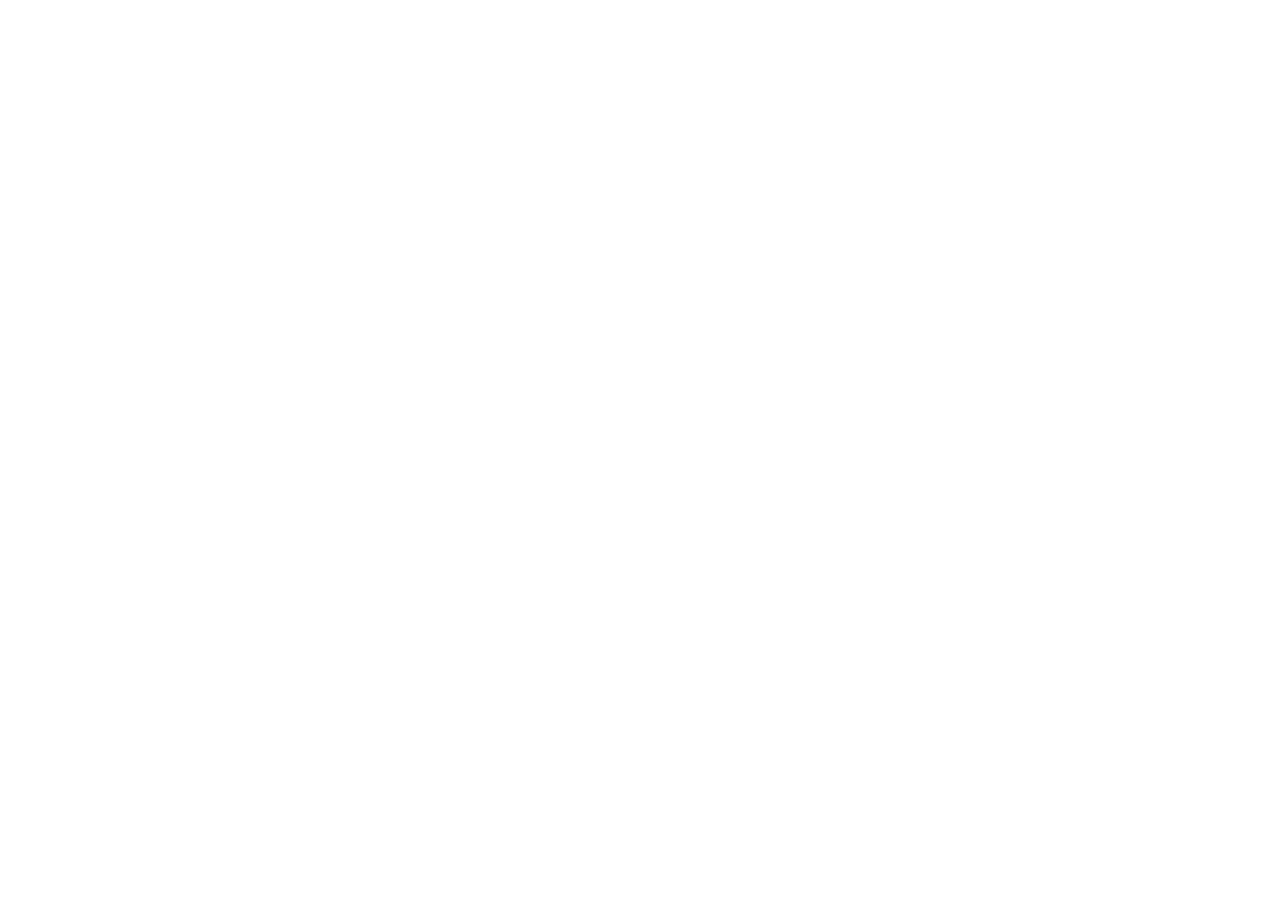
==== index.html @ d1e01c7d "We have begun" ====
<!DOCTYPE html>
<html lang="en">
<head>
    <meta charset="UTF-8">
    <meta name="viewport" content="width=device-width, initial-scale=1.0">
    <meta http-equiv="X-UA-Compatible" content="ie=edge">
    <title>Document</title>
</head>
<body>
    
</body>
</html>
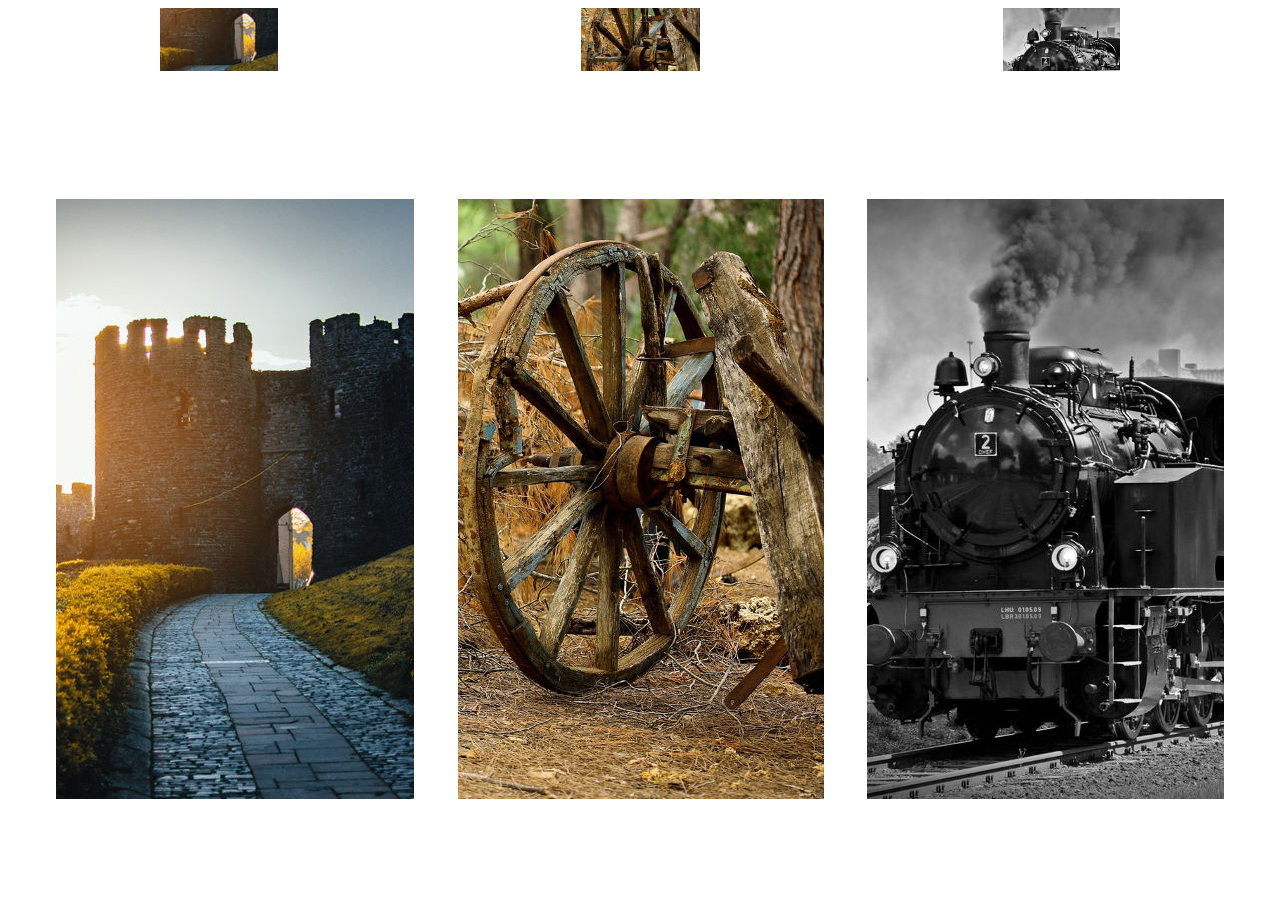
==== commit c6304c46: "There are pictures now wahoo!!" ====
--- a/index.html
+++ b/index.html
@@ -5,8 +5,18 @@
     <meta name="viewport" content="width=device-width, initial-scale=1.0">
     <meta http-equiv="X-UA-Compatible" content="ie=edge">
     <title>Document</title>
+    <link rel="stylesheet" type="text/css" href="style.css">
 </head>
 <body>
-    
+    <header class="main-header">
+        <img src="images/test_img/castle_button.jpeg" alt="Cool Castle">
+        <img src="images/test_img/plow_button.jpeg" alt="Niffty Plow">
+        <img src="images/test_img/steam_engine_button.jpeg" alt="Steam hot engine">
+    </header>
+    <div class="picture-container">
+        <img src="images/test_img/castle.jpeg" alt="cool castle">
+        <img src="images/test_img/plow.jpeg" alt="Plow">
+        <img src="images/test_img/steam_engine.jpeg" alt="steam engine">
+    </div>
 </body>
 </html>--- a/style.css
+++ b/style.css
@@ -0,0 +1,20 @@
+.main-header {
+    display: flex;
+    justify-content: space-around;
+}
+
+.main-header img {
+    max-height: 7vh;
+}
+
+.picture-container {
+    margin: 10vw 2vw 2vw 2vw;
+    display: flex;
+    justify-content: space-around;
+    align-content: center;
+}
+
+.picture-container img {
+    max-width: 30vw;
+
+}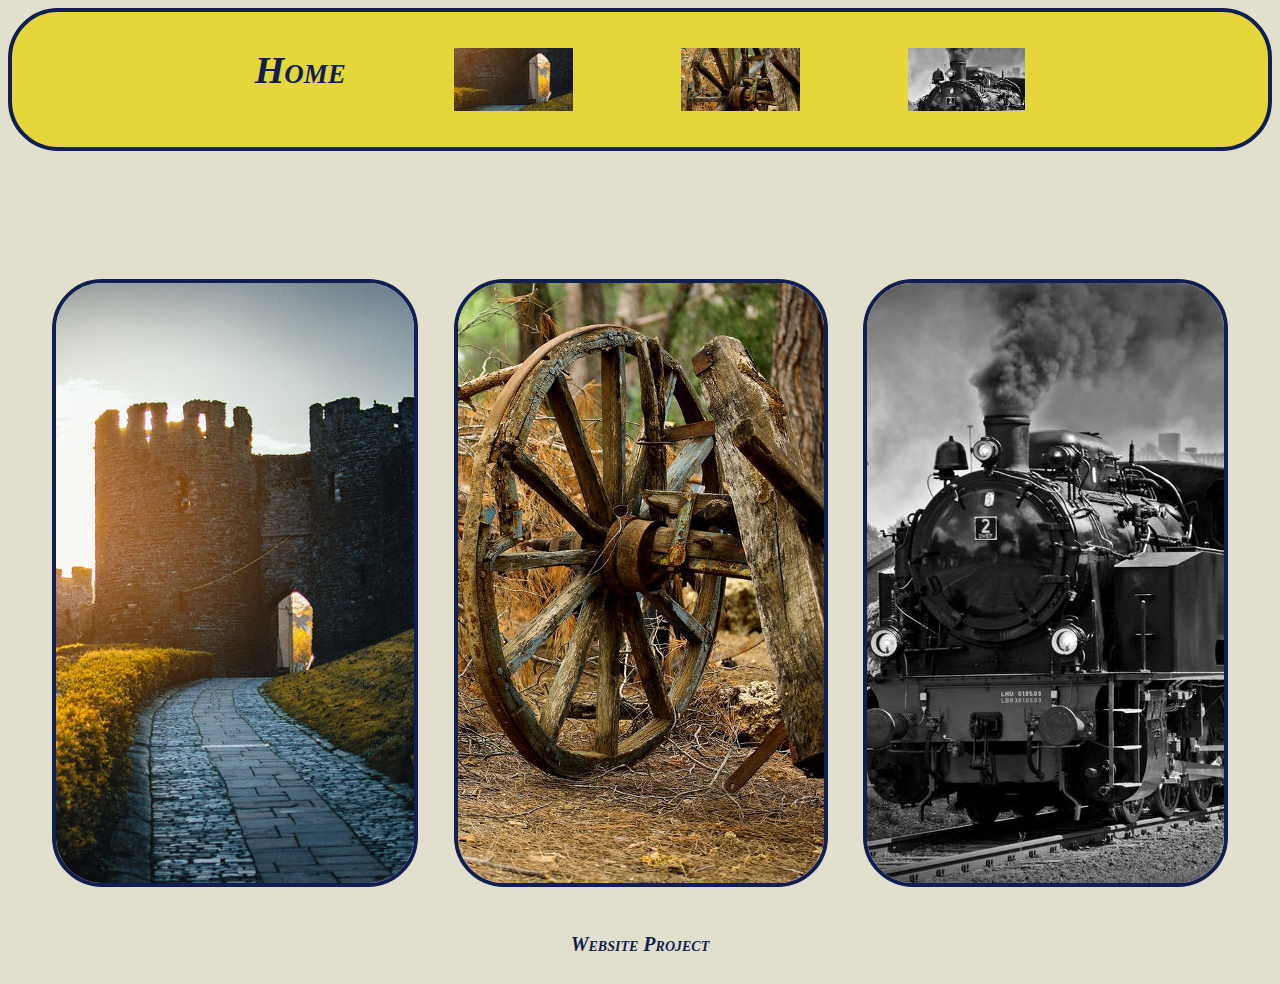
==== commit 8caa94ae: "Added some more style, home link and footer, all is subject to change." ====
--- a/index.html
+++ b/index.html
@@ -1,22 +1,47 @@
 <!DOCTYPE html>
 <html lang="en">
 <head>
+    
     <meta charset="UTF-8">
     <meta name="viewport" content="width=device-width, initial-scale=1.0">
     <meta http-equiv="X-UA-Compatible" content="ie=edge">
     <title>Document</title>
     <link rel="stylesheet" type="text/css" href="style.css">
+    
 </head>
+    
 <body>
-    <header class="main-header">
-        <img src="images/test_img/castle_button.jpeg" alt="Cool Castle">
-        <img src="images/test_img/plow_button.jpeg" alt="Niffty Plow">
-        <img src="images/test_img/steam_engine_button.jpeg" alt="Steam hot engine">
-    </header>
+    <div class="header-bar">
+        <br>
+        <br>
+        <header class="main-header"> 
+            <div class="space-maker"></div>
+            <a class="home-link" href="index.html">Home</a>
+            <img src="images/test_img/castle_button.jpeg" alt="Cool Castle">
+            <img src="images/test_img/plow_button.jpeg" alt="Niffty Plow">
+            <img src="images/test_img/steam_engine_button.jpeg" alt="Steam hot engine">
+            <div class="space-maker"></div>
+        </header>
+        <br>
+        <br>
+    </div>
+    
     <div class="picture-container">
-        <img src="images/test_img/castle.jpeg" alt="cool castle">
-        <img src="images/test_img/plow.jpeg" alt="Plow">
-        <img src="images/test_img/steam_engine.jpeg" alt="steam engine">
+        <img class="index-image" src="images/test_img/castle.jpeg" alt="cool castle">
+        <img class="index-image" src="images/test_img/plow.jpeg" alt="Plow">
+        <img class="index-image" src="images/test_img/steam_engine.jpeg" alt="steam engine">
     </div>
+    
 </body>
+
+    
+<footer>
+    <div class="footer-bar">
+        <br>
+        <br>
+        <p>Website Project</p>
+        <br>
+        <br>
+    </div>
+</footer>
 </html>--- a/style.css
+++ b/style.css
@@ -5,6 +5,33 @@
 
 .main-header img {
     max-height: 7vh;
+}
+
+.header-bar {
+    background-color: #e5d63b;
+    border: solid;
+    border-color: #101e51;
+    border-width: 4px;
+    border-radius: 50px;
+}
+
+.home-link {
+    text-decoration: none;
+    color: #101e51;
+    font-family: Perpetua; 
+    font-size: 38px; 
+    font-style: italic; 
+    font-variant: small-caps; 
+    font-weight: 700; 
+}
+
+.space-maker {
+    height: 30px;
+    width: 80px;
+}
+
+body {
+    background-color: #e2e0cc;
 }
 
 .picture-container {
@@ -17,4 +44,26 @@
 .picture-container img {
     max-width: 30vw;
 
-}+}
+
+.index-image {
+    border: solid;
+    border-color: #101e51;
+    border-width: 4px;
+    border-radius: 50px;
+}
+
+.footer-bar {
+    display: flex;
+    justify-content: space-around;
+}
+
+p{
+    text-decoration: none;
+    color: #101e51;
+    font-family: Perpetua; 
+    font-size: 20px; 
+    font-style: italic; 
+    font-variant: small-caps; 
+    font-weight: 700; 
+}
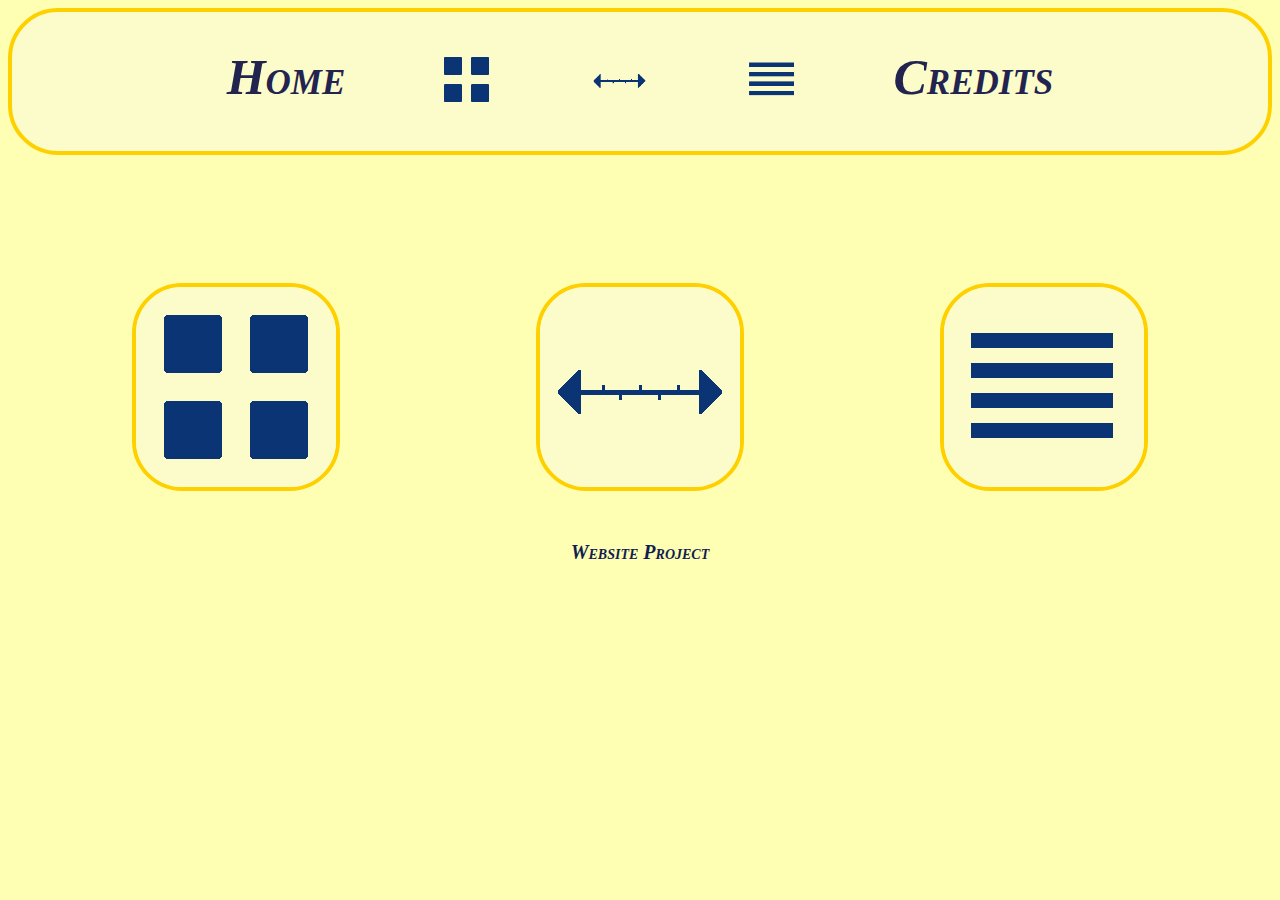
==== commit 4c5ea10b: "Added a bunch of pictures as well as a credits page." ====
--- a/index.html
+++ b/index.html
@@ -17,9 +17,16 @@
         <header class="main-header"> 
             <div class="space-maker"></div>
             <a class="home-link" href="index.html">Home</a>
-            <img src="images/test_img/castle_button.jpeg" alt="Cool Castle">
-            <img src="images/test_img/plow_button.jpeg" alt="Niffty Plow">
-            <img src="images/test_img/steam_engine_button.jpeg" alt="Steam hot engine">
+            <a href="thumbNail.html">
+                <img src="images/thumbNail%20button%20100px.png" alt="thumbnail view">
+            </a>
+            <a href="timeLine.html">
+                <img src="images/TimeLine%20100px.png" alt="Timeline view">
+            </a>
+            <a href="list.html">
+                <img src="images/list%20100px.png" alt="List view">
+            </a>
+            <a class="home-link" href="credits.html">Credits</a>
             <div class="space-maker"></div>
         </header>
         <br>
@@ -27,9 +34,15 @@
     </div>
     
     <div class="picture-container">
-        <img class="index-image" src="images/test_img/castle.jpeg" alt="cool castle">
-        <img class="index-image" src="images/test_img/plow.jpeg" alt="Plow">
-        <img class="index-image" src="images/test_img/steam_engine.jpeg" alt="steam engine">
+        <a href="thumbNail.html">
+            <img class="index-image" src="images/thumbNail%20button.png" alt="thumbnail view">
+        </a>
+        <a href="timeLine.html">
+            <img class="index-image" src="images/TimeLine%20200px.png" alt="Plow">
+        </a>
+        <a href="list.html">
+            <img class="index-image" src="images/list%20200px.png" alt="List view">
+        </a>
     </div>
     
 </body>
--- a/style.css
+++ b/style.css
@@ -8,18 +8,18 @@
 }
 
 .header-bar {
-    background-color: #e5d63b;
+    background-color: #fbfcc9;
     border: solid;
-    border-color: #101e51;
+    border-color: #ffd000;
     border-width: 4px;
     border-radius: 50px;
 }
 
 .home-link {
     text-decoration: none;
-    color: #101e51;
+    color: #22244f;
     font-family: Perpetua; 
-    font-size: 38px; 
+    font-size: 50px; 
     font-style: italic; 
     font-variant: small-caps; 
     font-weight: 700; 
@@ -31,7 +31,8 @@
 }
 
 body {
-    background-color: #e2e0cc;
+    background-color: #ffffb3;
+    
 }
 
 .picture-container {
@@ -48,9 +49,11 @@
 
 .index-image {
     border: solid;
-    border-color: #101e51;
+    border-color: #ffd000;
     border-width: 4px;
     border-radius: 50px;
+    height: 200px;
+    width: 200px;
 }
 
 .footer-bar {
@@ -67,3 +70,17 @@
     font-variant: small-caps; 
     font-weight: 700; 
 }
+
+.thumbPics
+{
+    width: 200px;
+    height: 200px;
+    border-radius: 50px;
+}
+
+.credits
+{
+    display: flex;
+    align-items: center;
+    justify-content: center;
+}
